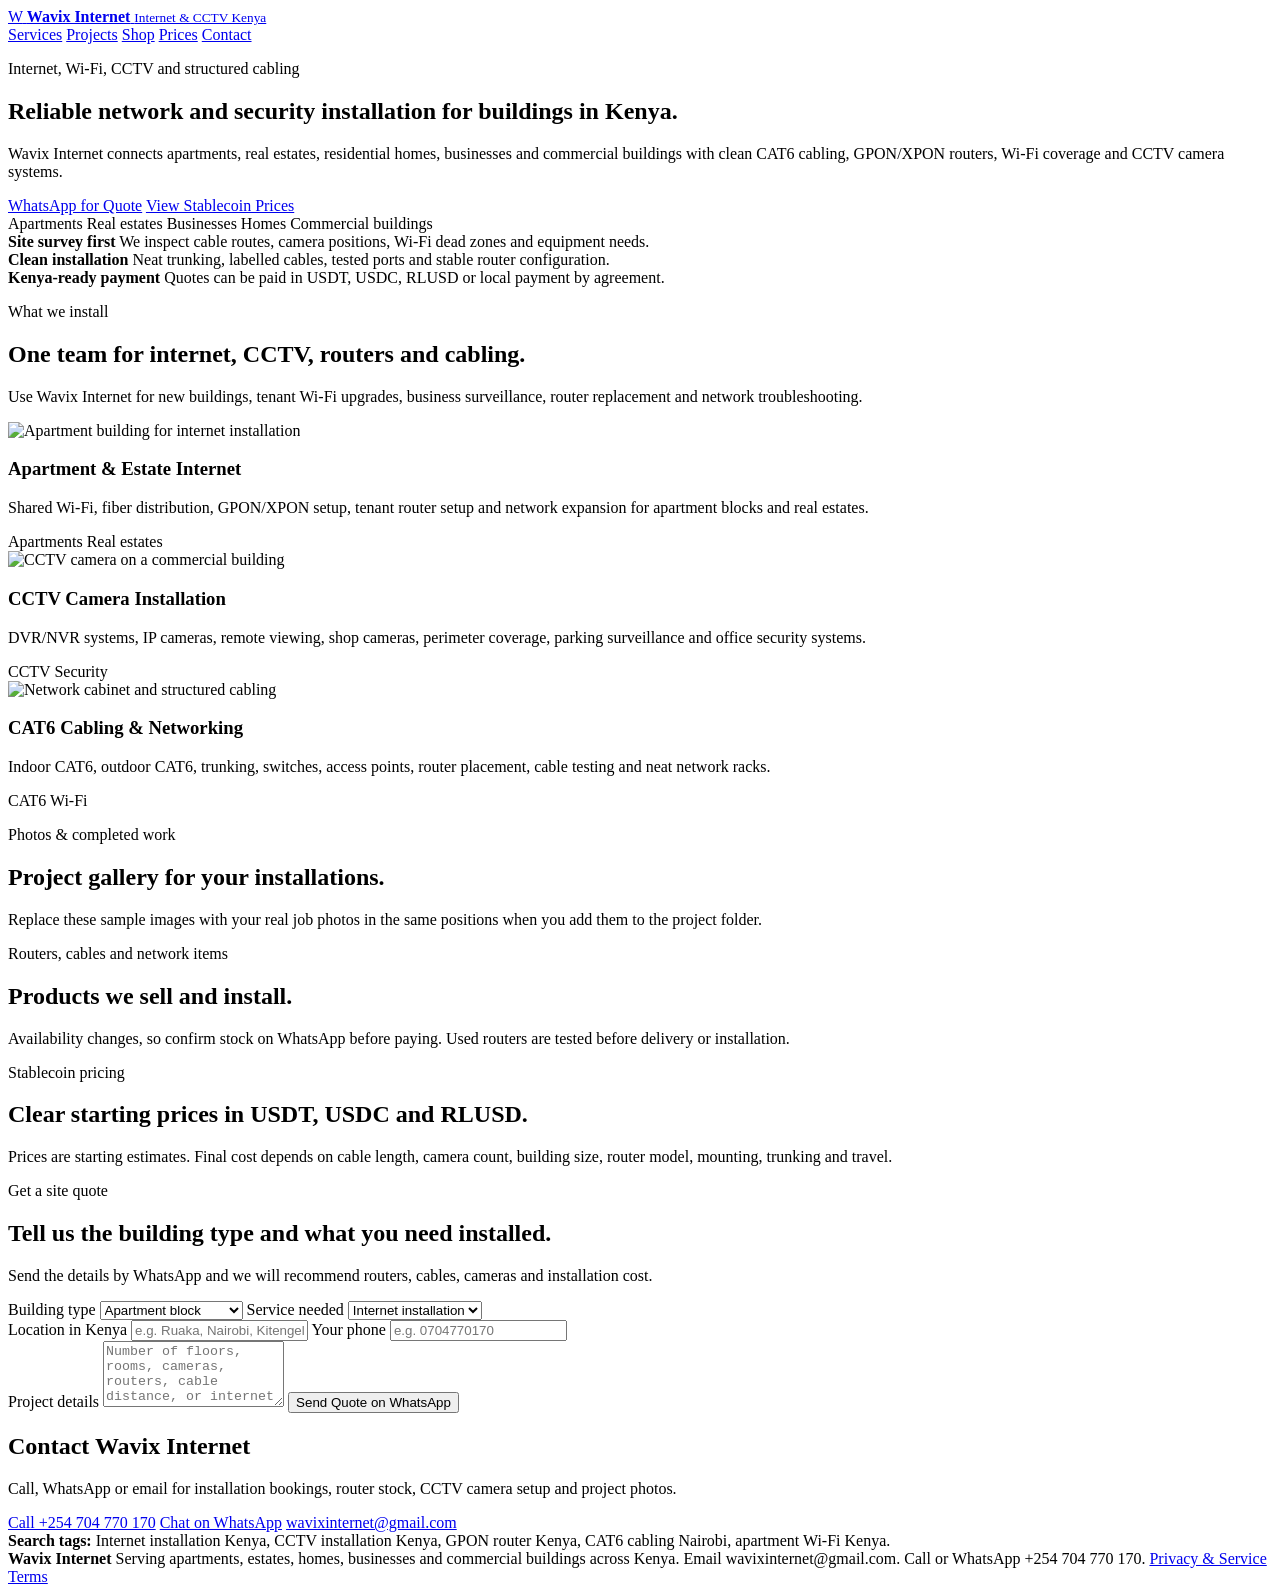
==== index.html @ 2159f284 "Add files via upload" ====
<!doctype html>
<html lang="en-KE">
  <head>
    <meta charset="utf-8">
    <meta name="viewport" content="width=device-width, initial-scale=1">
    <title>Wavix Internet | Internet & CCTV Installation Kenya</title>
    <meta name="description" content="Wavix Internet installs fast internet, Wi-Fi networks, GPON/XPON routers, CAT6 cabling and CCTV camera systems for apartments, real estates, homes, offices, shops and commercial buildings in Kenya. Contact wavixinternet@gmail.com or +254704770170.">
    <meta name="keywords" content="Wavix Internet, Wavix Internet Kenya, internet installation Kenya, CCTV installation Kenya, apartment internet installation Nairobi, estate WiFi installation Kenya, GPON router Kenya, XPON router Kenya, HG8546M router Kenya, CAT6 cable Kenya, CCTV cameras Nairobi, WiFi installation for apartments Kenya, business internet installation Kenya, commercial building CCTV Kenya, home CCTV Kenya">
    <meta name="robots" content="index, follow, max-image-preview:large">
    <meta name="author" content="Wavix Internet">
    <meta name="geo.region" content="KE">
    <meta name="geo.placename" content="Kenya">
    <link rel="canonical" href="https://hamiake.vercel.app/">
    <meta property="og:title" content="Wavix Internet | Internet & CCTV Installation Kenya">
    <meta property="og:description" content="Internet, Wi-Fi, GPON/XPON router sales, CAT6 cabling and CCTV installation for apartments, estates, homes and businesses in Kenya.">
    <meta property="og:type" content="website">
    <meta property="og:url" content="https://hamiake.vercel.app/">
    <meta property="og:image" content="https://images.unsplash.com/photo-1558494949-ef010cbdcc31?auto=format&fit=crop&w=1200&q=80">
    <meta name="twitter:card" content="summary_large_image">
    <meta name="twitter:title" content="Wavix Internet | Internet & CCTV Installation Kenya">
    <meta name="twitter:description" content="Professional internet, Wi-Fi, CAT6 and CCTV installation services in Kenya with stablecoin pricing.">
    <link rel="preconnect" href="https://images.unsplash.com">
    <link rel="stylesheet" href="styles.css">
    <script type="application/ld+json">
      {
        "@context": "https://schema.org",
        "@type": "LocalBusiness",
        "name": "Wavix Internet",
        "url": "https://hamiake.vercel.app/",
        "telephone": "+254704770170",
        "email": "wavixinternet@gmail.com",
        "image": "https://images.unsplash.com/photo-1558494949-ef010cbdcc31?auto=format&fit=crop&w=1200&q=80",
        "priceRange": "USDT 15 - USDT 650+",
        "address": {
          "@type": "PostalAddress",
          "addressCountry": "KE"
        },
        "areaServed": ["Kenya", "Nairobi", "Kiambu", "Rongai", "Thika", "Kisumu", "Mombasa", "Machakos", "Kajiado", "Nakuru"],
        "description": "Internet installation, CCTV installation, Wi-Fi networking, CAT6 cabling, GPON/XPON router sales and network maintenance for apartments, real estates, homes, businesses and commercial buildings in Kenya.",
        "sameAs": ["https://wa.me/254704770170", "mailto:wavixinternet@gmail.com"],
        "makesOffer": [
          { "@type": "Offer", "name": "Apartment internet installation" },
          { "@type": "Offer", "name": "CCTV camera installation" },
          { "@type": "Offer", "name": "GPON and XPON router sales" },
          { "@type": "Offer", "name": "CAT6 indoor and outdoor cabling" }
        ]
      }
    </script>
  </head>
  <body>
    <header class="site-header">
      <nav class="topbar app-shell" aria-label="Primary navigation">
        <a class="brand" href="#home" aria-label="Wavix Internet home">
          <span class="brand-mark">W</span>
          <span>
            <strong>Wavix Internet</strong>
            <small>Internet & CCTV Kenya</small>
          </span>
        </a>
        <div class="nav-actions">
          <a href="#services">Services</a>
          <a href="#projects">Projects</a>
          <a href="#shop">Shop</a>
          <a href="#pricing">Prices</a>
          <a href="#contact">Contact</a>
        </div>
      </nav>
    </header>

    <main>
      <section class="hero" id="home">
        <div class="hero-media" role="img" aria-label="Technician installing network equipment in a building"></div>
        <div class="hero-content app-shell">
          <p class="eyebrow">Internet, Wi-Fi, CCTV and structured cabling</p>
          <h1>Reliable network and security installation for buildings in Kenya.</h1>
          <p class="hero-copy">
            Wavix Internet connects apartments, real estates, residential homes, businesses and commercial buildings with clean CAT6 cabling, GPON/XPON routers, Wi-Fi coverage and CCTV camera systems.
          </p>
          <div class="hero-actions">
            <a class="primary-button" href="https://wa.me/254704770170?text=Hi%20Wavix%20Internet%2C%20I%20need%20internet%20or%20CCTV%20installation%20in%20Kenya." target="_blank" rel="noreferrer">WhatsApp for Quote</a>
            <a class="secondary-button" href="#pricing">View Stablecoin Prices</a>
          </div>
          <div class="quick-tags" aria-label="Service tags">
            <span>Apartments</span>
            <span>Real estates</span>
            <span>Businesses</span>
            <span>Homes</span>
            <span>Commercial buildings</span>
          </div>
        </div>
      </section>

      <section class="trust-band">
        <div class="app-shell trust-grid">
          <div>
            <strong>Site survey first</strong>
            <span>We inspect cable routes, camera positions, Wi-Fi dead zones and equipment needs.</span>
          </div>
          <div>
            <strong>Clean installation</strong>
            <span>Neat trunking, labelled cables, tested ports and stable router configuration.</span>
          </div>
          <div>
            <strong>Kenya-ready payment</strong>
            <span>Quotes can be paid in USDT, USDC, RLUSD or local payment by agreement.</span>
          </div>
        </div>
      </section>

      <section class="app-shell service-section" id="services">
        <div class="section-heading">
          <p class="eyebrow">What we install</p>
          <h2>One team for internet, CCTV, routers and cabling.</h2>
          <p>Use Wavix Internet for new buildings, tenant Wi-Fi upgrades, business surveillance, router replacement and network troubleshooting.</p>
        </div>
        <div class="service-grid">
          <article class="service-card">
            <img src="https://images.unsplash.com/photo-1604014237800-1c9102c219da?auto=format&fit=crop&w=900&q=80" alt="Apartment building for internet installation">
            <div>
              <h3>Apartment & Estate Internet</h3>
              <p>Shared Wi-Fi, fiber distribution, GPON/XPON setup, tenant router setup and network expansion for apartment blocks and real estates.</p>
              <span class="tag">Apartments</span>
              <span class="tag">Real estates</span>
            </div>
          </article>
          <article class="service-card">
            <img src="https://images.unsplash.com/photo-1558002038-1055907df827?auto=format&fit=crop&w=900&q=80" alt="CCTV camera on a commercial building">
            <div>
              <h3>CCTV Camera Installation</h3>
              <p>DVR/NVR systems, IP cameras, remote viewing, shop cameras, perimeter coverage, parking surveillance and office security systems.</p>
              <span class="tag">CCTV</span>
              <span class="tag">Security</span>
            </div>
          </article>
          <article class="service-card">
            <img src="https://images.unsplash.com/photo-1606765962248-7ff407b51667?auto=format&fit=crop&w=900&q=80" alt="Network cabinet and structured cabling">
            <div>
              <h3>CAT6 Cabling & Networking</h3>
              <p>Indoor CAT6, outdoor CAT6, trunking, switches, access points, router placement, cable testing and neat network racks.</p>
              <span class="tag">CAT6</span>
              <span class="tag">Wi-Fi</span>
            </div>
          </article>
        </div>
      </section>

      <section class="project-band" id="projects">
        <div class="app-shell">
          <div class="section-heading">
            <p class="eyebrow">Photos & completed work</p>
            <h2>Project gallery for your installations.</h2>
            <p>Replace these sample images with your real job photos in the same positions when you add them to the project folder.</p>
          </div>
          <div class="project-grid" id="projectGrid"></div>
        </div>
      </section>

      <section class="app-shell shop-section" id="shop">
        <div class="section-heading">
          <p class="eyebrow">Routers, cables and network items</p>
          <h2>Products we sell and install.</h2>
          <p>Availability changes, so confirm stock on WhatsApp before paying. Used routers are tested before delivery or installation.</p>
        </div>
        <div class="shop-grid" id="shopGrid"></div>
      </section>

      <section class="pricing-band" id="pricing">
        <div class="app-shell pricing-layout">
          <div class="section-heading">
            <p class="eyebrow">Stablecoin pricing</p>
            <h2>Clear starting prices in USDT, USDC and RLUSD.</h2>
            <p>Prices are starting estimates. Final cost depends on cable length, camera count, building size, router model, mounting, trunking and travel.</p>
          </div>
          <div class="pricing-grid" id="pricingGrid"></div>
        </div>
      </section>

      <section class="app-shell quote-section" id="contact">
        <div class="quote-panel">
          <div>
            <p class="eyebrow">Get a site quote</p>
            <h2>Tell us the building type and what you need installed.</h2>
            <p>Send the details by WhatsApp and we will recommend routers, cables, cameras and installation cost.</p>
          </div>
          <form id="quoteForm">
            <div class="form-row">
              <label>
                <span>Building type</span>
                <select id="buildingType">
                  <option>Apartment block</option>
                  <option>Real estate</option>
                  <option>Residential home</option>
                  <option>Business premises</option>
                  <option>Commercial building</option>
                </select>
              </label>
              <label>
                <span>Service needed</span>
                <select id="serviceNeeded">
                  <option>Internet installation</option>
                  <option>CCTV installation</option>
                  <option>Internet and CCTV</option>
                  <option>Router purchase</option>
                  <option>CAT6 cabling</option>
                </select>
              </label>
            </div>
            <div class="form-row">
              <label>
                <span>Location in Kenya</span>
                <input id="quoteLocation" type="text" placeholder="e.g. Ruaka, Nairobi, Kitengela" required>
              </label>
              <label>
                <span>Your phone</span>
                <input id="quotePhone" type="tel" placeholder="e.g. 0704770170" required>
              </label>
            </div>
            <label>
              <span>Project details</span>
              <textarea id="quoteDetails" rows="4" placeholder="Number of floors, rooms, cameras, routers, cable distance, or internet provider"></textarea>
            </label>
            <button class="primary-button" type="submit">Send Quote on WhatsApp</button>
            <p class="form-note" id="quoteNote"></p>
          </form>
        </div>

        <aside class="contact-card">
          <h2>Contact Wavix Internet</h2>
          <p>Call, WhatsApp or email for installation bookings, router stock, CCTV camera setup and project photos.</p>
          <a class="secondary-button" href="tel:+254704770170">Call +254 704 770 170</a>
          <a class="primary-button" href="https://wa.me/254704770170?text=Hi%20Wavix%20Internet%2C%20I%20want%20to%20book%20an%20installation." target="_blank" rel="noreferrer">Chat on WhatsApp</a>
          <a class="outline-button" href="mailto:wavixinternet@gmail.com">wavixinternet@gmail.com</a>
          <div class="seo-list">
            <strong>Search tags:</strong>
            <span>Internet installation Kenya, CCTV installation Kenya, GPON router Kenya, CAT6 cabling Nairobi, apartment Wi-Fi Kenya.</span>
          </div>
        </aside>
      </section>
    </main>

    <footer class="footer app-shell">
      <strong>Wavix Internet</strong>
      <span>Serving apartments, estates, homes, businesses and commercial buildings across Kenya. Email wavixinternet@gmail.com. Call or WhatsApp +254 704 770 170.</span>
      <a href="privacy-safety.html">Privacy & Service Terms</a>
    </footer>

    <script src="script.js"></script>
  </body>
</html>
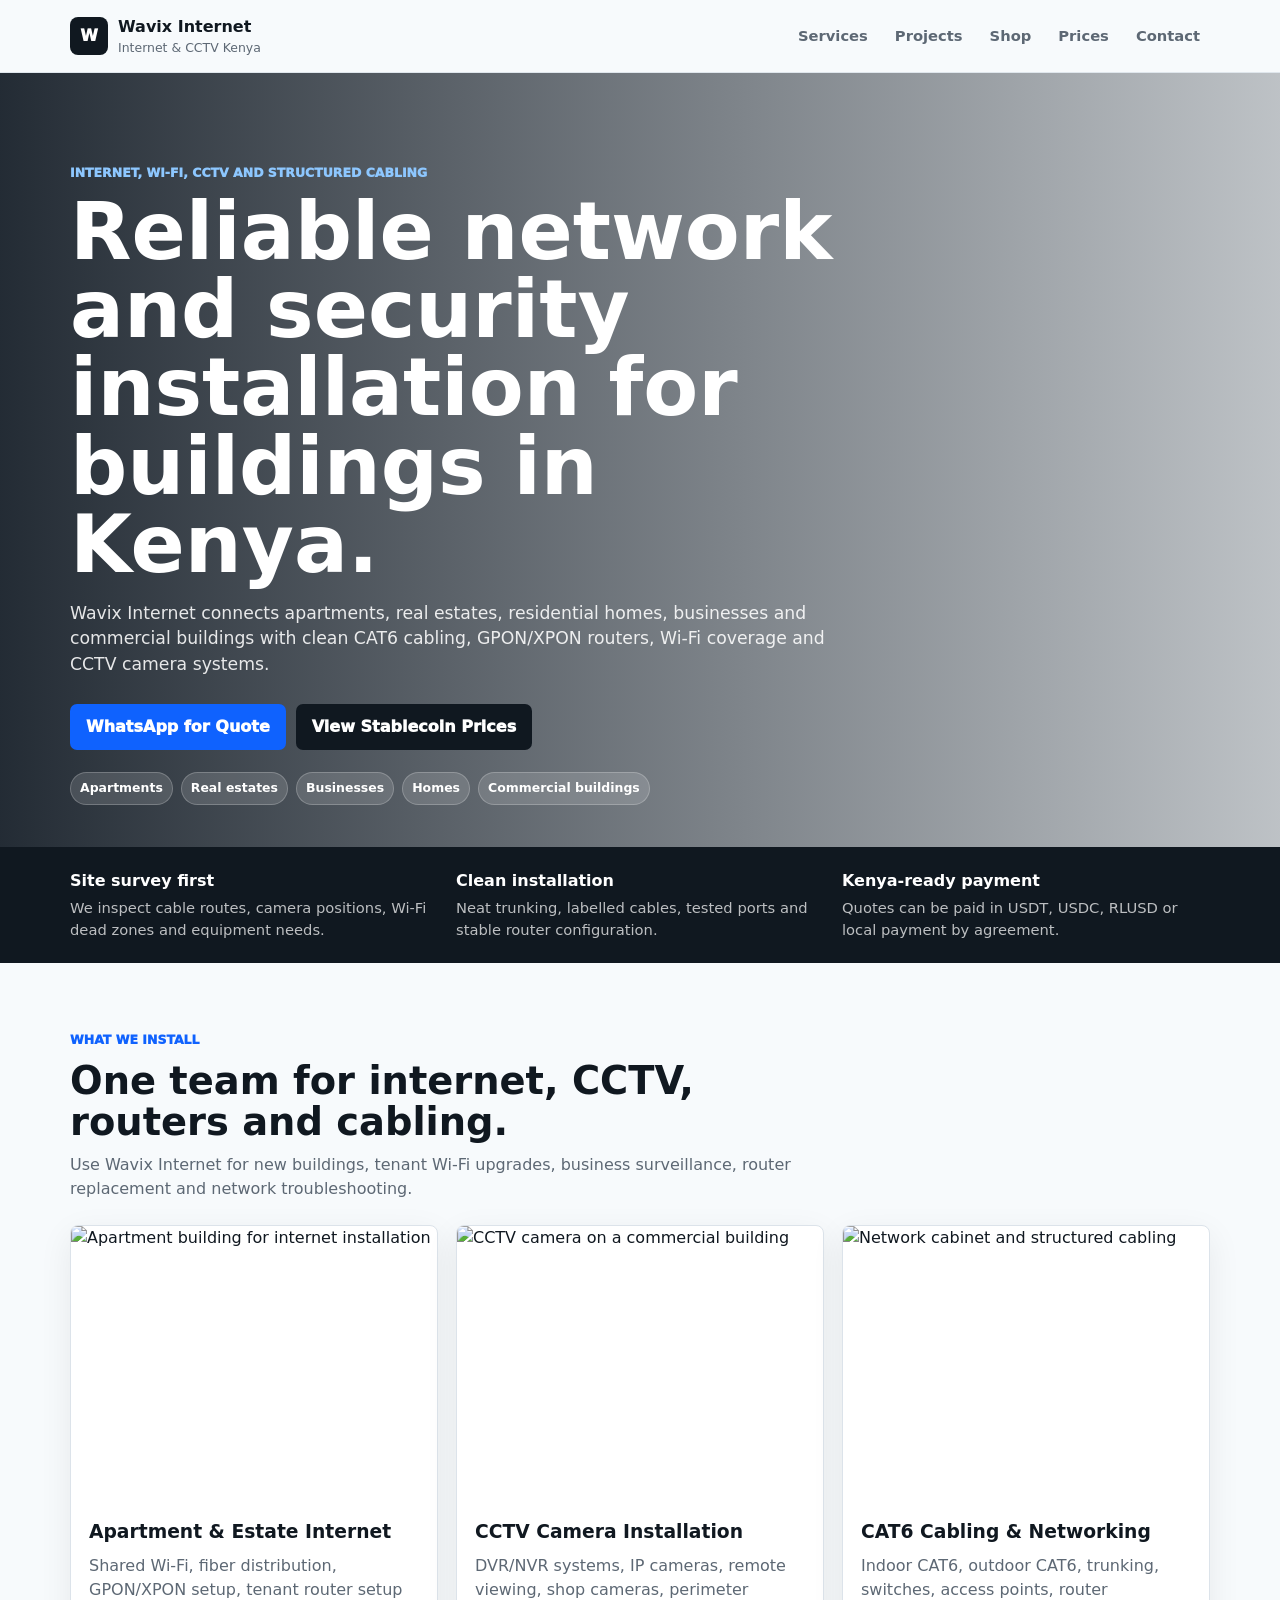
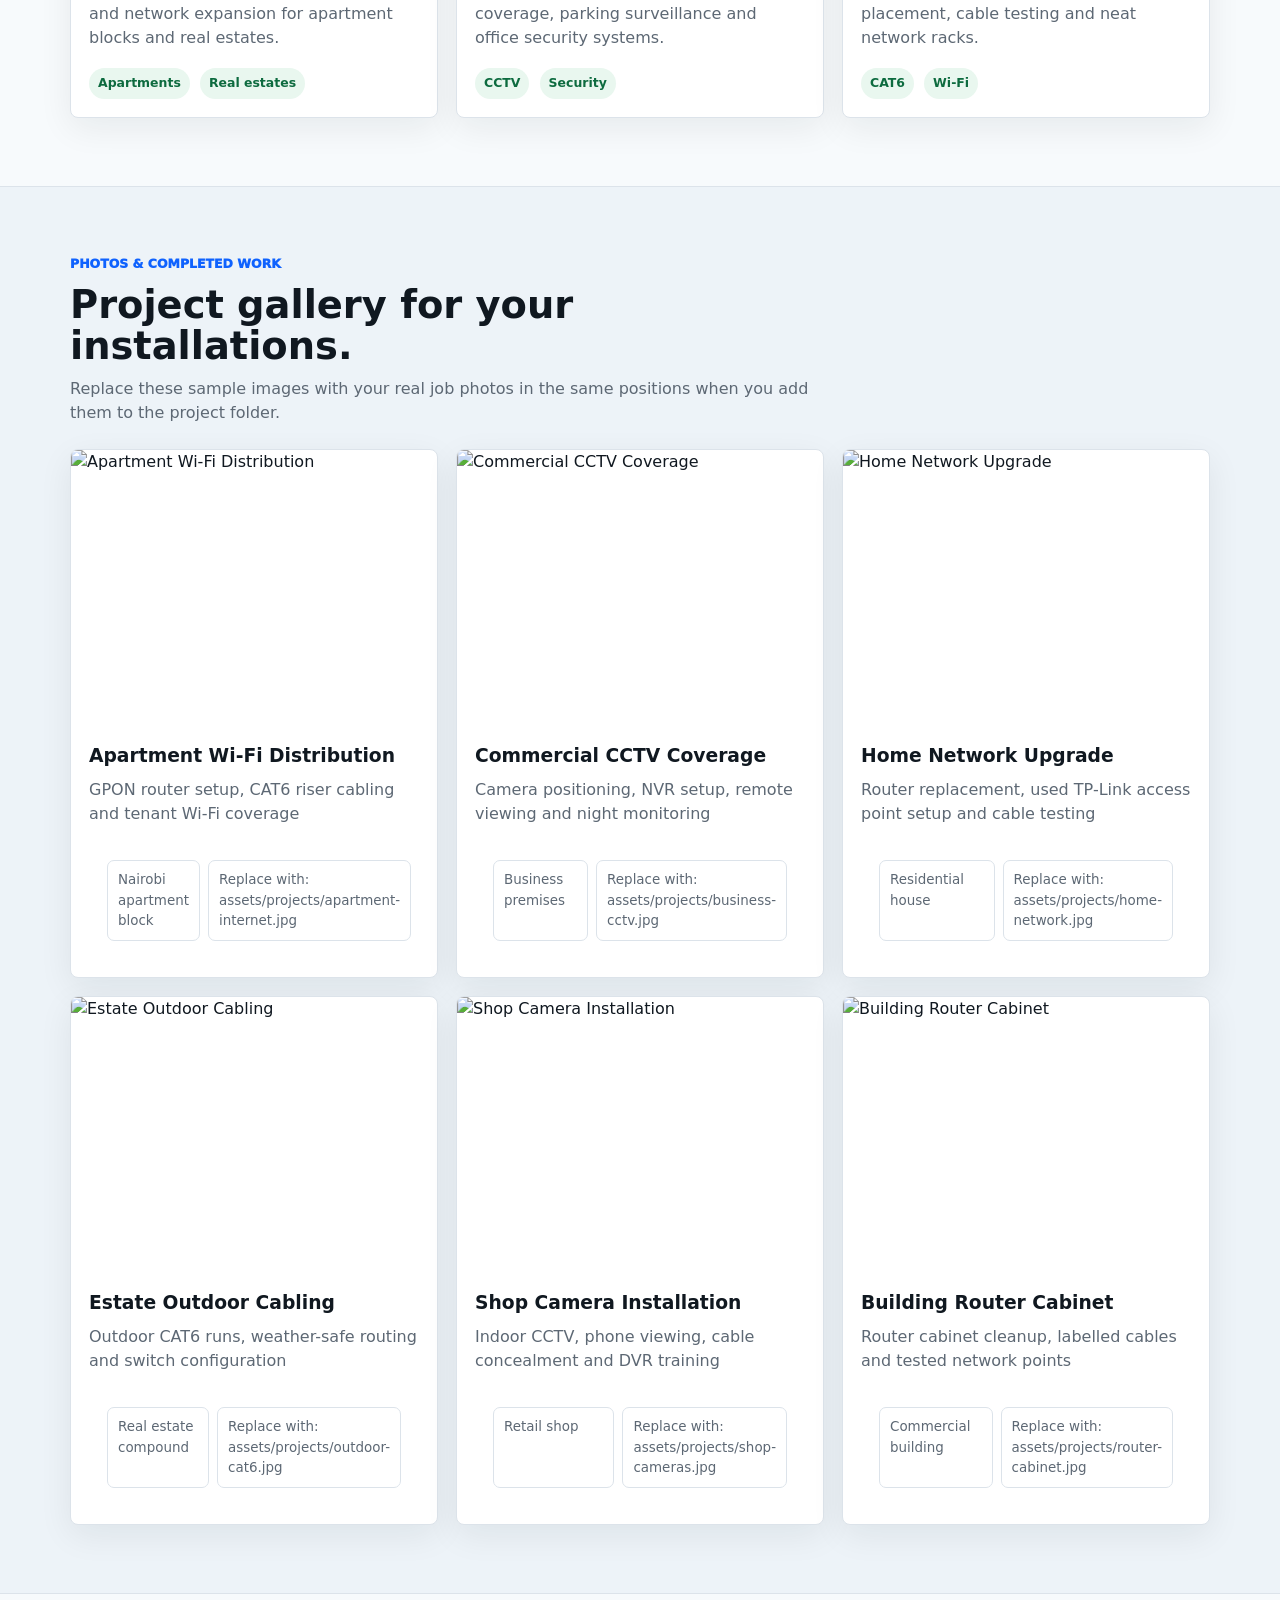
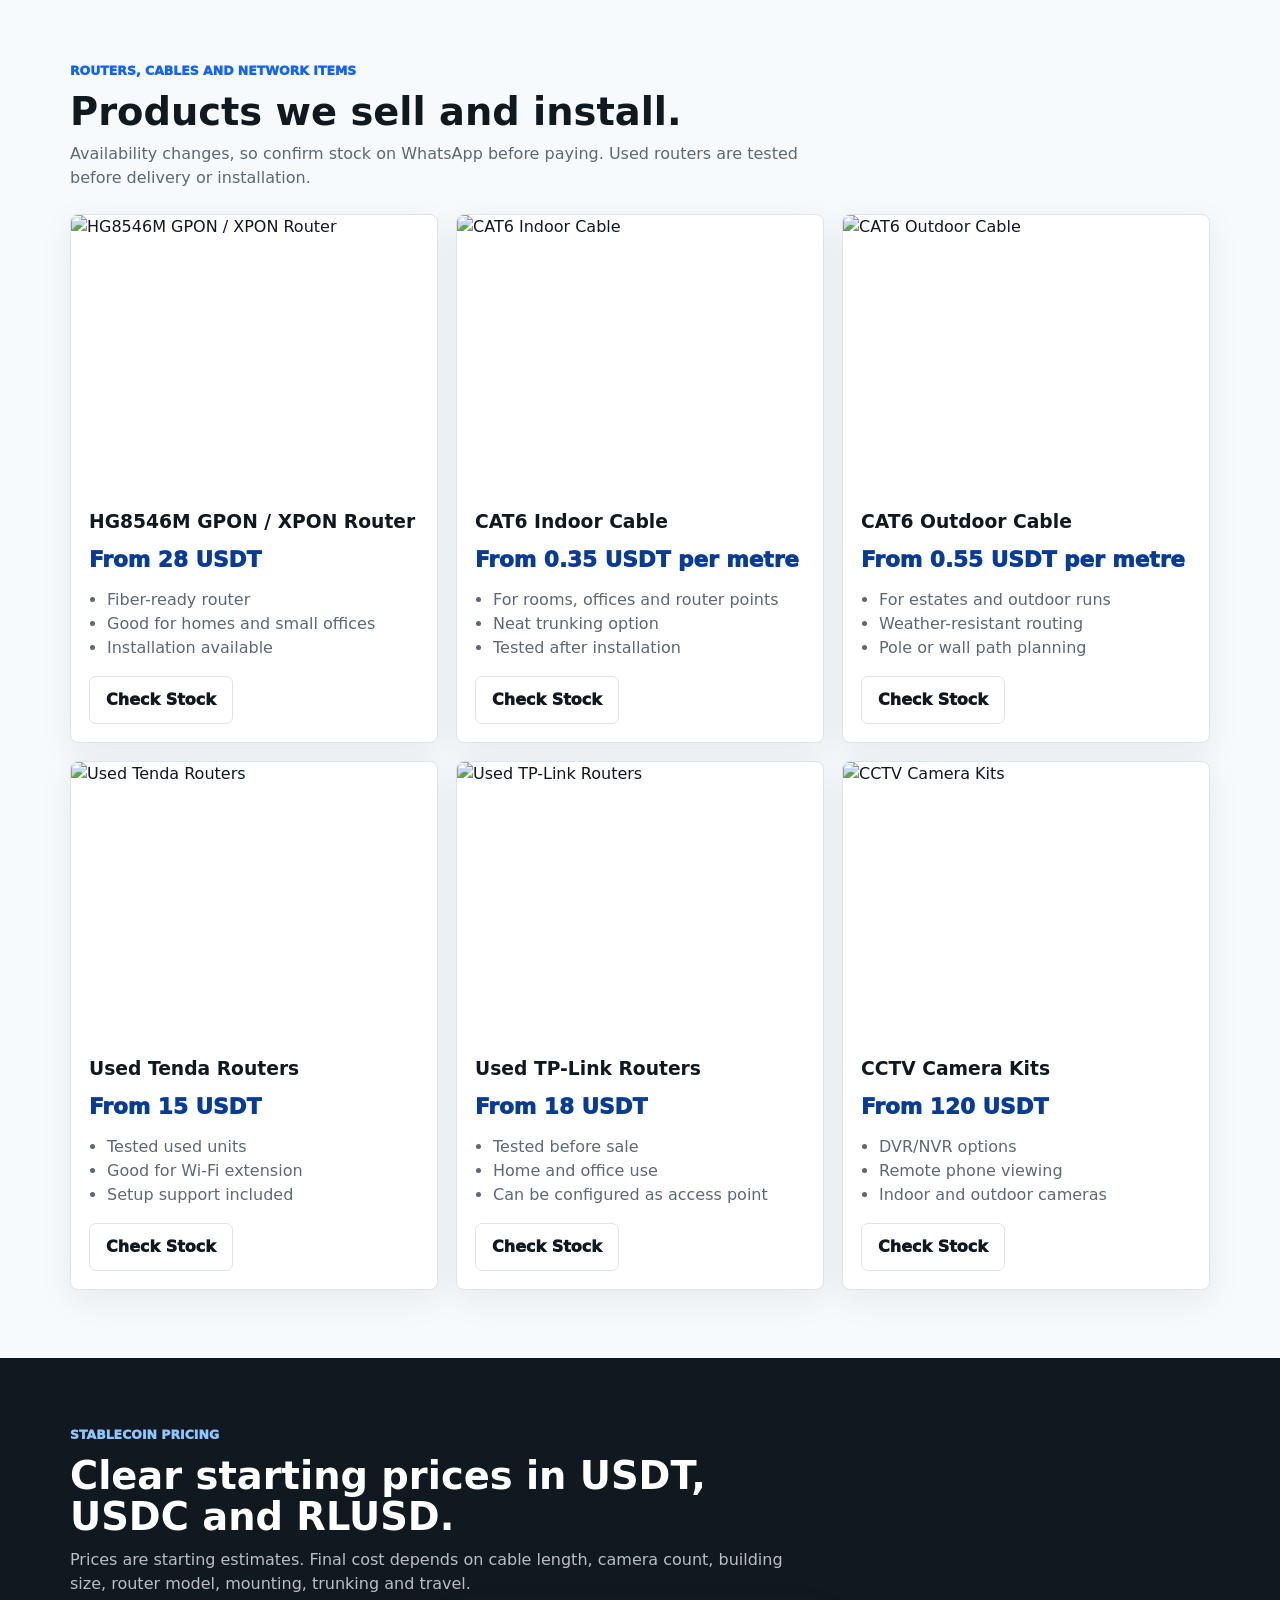
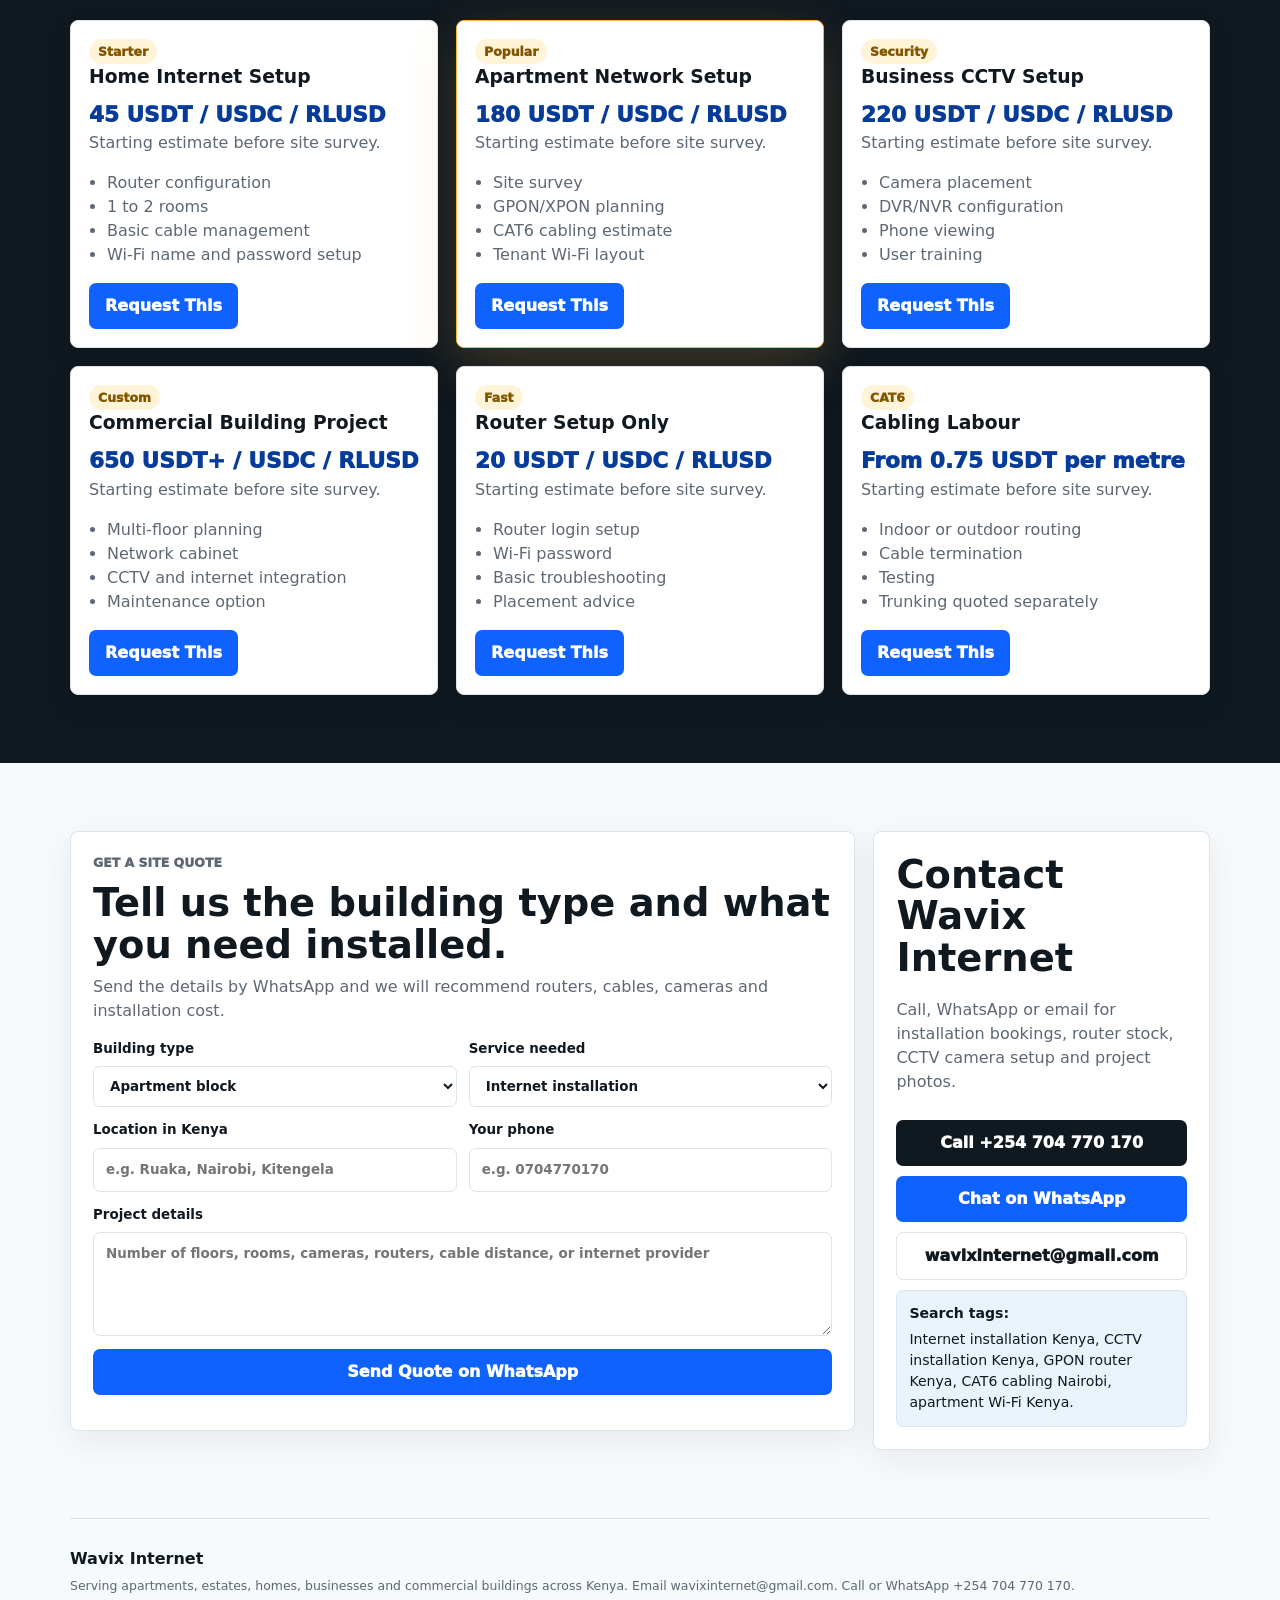
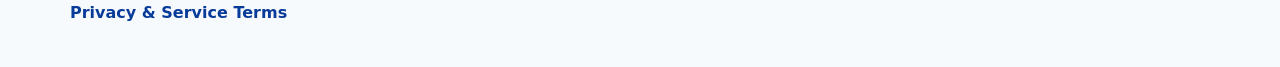
==== commit 0831c53a: "Add files via upload" ====
--- a/index.html
+++ b/index.html
@@ -244,6 +244,6 @@
       <a href="privacy-safety.html">Privacy & Service Terms</a>
     </footer>
 
-    <script src="script.js"></script>
+    <script src="./script.js?v=wavix-products-2"></script>
   </body>
 </html>
--- a/styles.css
+++ b/styles.css
@@ -0,0 +1,612 @@
+:root {
+  color-scheme: light;
+  --ink: #101820;
+  --muted: #5d6874;
+  --line: #dce3ea;
+  --paper: #f7fafc;
+  --white: #ffffff;
+  --blue: #0f62fe;
+  --blue-dark: #073b9a;
+  --green: #17a05d;
+  --gold: #f6b73c;
+  --red: #d94c68;
+  --panel: #eaf2fb;
+  --shadow: 0 18px 52px rgba(16, 24, 32, 0.14);
+}
+
+* {
+  box-sizing: border-box;
+}
+
+html {
+  scroll-behavior: smooth;
+}
+
+body {
+  margin: 0;
+  background: var(--paper);
+  color: var(--ink);
+  font-family: Inter, ui-sans-serif, system-ui, -apple-system, BlinkMacSystemFont, "Segoe UI", sans-serif;
+  line-height: 1.5;
+}
+
+button,
+input,
+select,
+textarea {
+  font: inherit;
+}
+
+button {
+  cursor: pointer;
+}
+
+a {
+  color: inherit;
+  text-decoration: none;
+}
+
+img {
+  display: block;
+  max-width: 100%;
+}
+
+.app-shell {
+  width: min(1140px, calc(100% - 32px));
+  margin: 0 auto;
+}
+
+.site-header {
+  position: sticky;
+  top: 0;
+  z-index: 20;
+  background: rgba(247, 250, 252, 0.92);
+  border-bottom: 1px solid rgba(220, 227, 234, 0.84);
+  backdrop-filter: blur(18px);
+}
+
+.topbar {
+  min-height: 72px;
+  display: flex;
+  align-items: center;
+  justify-content: space-between;
+  gap: 18px;
+}
+
+.brand {
+  min-width: 0;
+  display: inline-flex;
+  align-items: center;
+  gap: 10px;
+}
+
+.brand-mark {
+  width: 38px;
+  height: 38px;
+  border-radius: 8px;
+  display: grid;
+  place-items: center;
+  background: var(--ink);
+  color: var(--white);
+  font-weight: 950;
+}
+
+.brand small,
+.footer span {
+  display: block;
+  color: var(--muted);
+  font-size: 0.78rem;
+}
+
+.nav-actions {
+  display: flex;
+  align-items: center;
+  gap: 7px;
+  color: var(--muted);
+  font-weight: 800;
+  font-size: 0.92rem;
+}
+
+.nav-actions a {
+  padding: 8px 10px;
+  border-radius: 7px;
+}
+
+.nav-actions a:hover {
+  background: var(--panel);
+  color: var(--ink);
+}
+
+.hero {
+  position: relative;
+  min-height: calc(94svh - 72px);
+  display: flex;
+  align-items: end;
+  overflow: hidden;
+  isolation: isolate;
+}
+
+.hero-media {
+  position: absolute;
+  inset: 0;
+  z-index: -1;
+  background:
+    linear-gradient(90deg, rgba(6, 15, 25, 0.88), rgba(6, 15, 25, 0.55), rgba(6, 15, 25, 0.24)),
+    url("https://images.unsplash.com/photo-1558494949-ef010cbdcc31?auto=format&fit=crop&w=1900&q=80") center / cover;
+}
+
+.hero-content {
+  padding: 74px 0 42px;
+  color: var(--white);
+}
+
+.eyebrow {
+  margin: 0 0 10px;
+  color: var(--blue);
+  font-size: 0.78rem;
+  font-weight: 950;
+  letter-spacing: 0;
+  text-transform: uppercase;
+}
+
+.hero .eyebrow {
+  color: #8dc7ff;
+}
+
+h1,
+h2,
+h3,
+p {
+  margin-top: 0;
+}
+
+h1 {
+  max-width: 850px;
+  margin-bottom: 16px;
+  font-size: clamp(2.25rem, 7vw, 5rem);
+  line-height: 0.98;
+  letter-spacing: 0;
+}
+
+h2 {
+  margin-bottom: 10px;
+  font-size: clamp(1.55rem, 3vw, 2.55rem);
+  line-height: 1.08;
+  letter-spacing: 0;
+}
+
+h3 {
+  margin-bottom: 8px;
+}
+
+.hero-copy {
+  max-width: 760px;
+  color: rgba(255, 255, 255, 0.88);
+  font-size: 1.08rem;
+}
+
+.hero-actions,
+.contact-card,
+.card-actions {
+  display: flex;
+  flex-wrap: wrap;
+  gap: 10px;
+}
+
+.hero-actions {
+  margin-top: 26px;
+}
+
+.primary-button,
+.secondary-button,
+.outline-button {
+  min-height: 44px;
+  border: 0;
+  border-radius: 7px;
+  display: inline-flex;
+  align-items: center;
+  justify-content: center;
+  gap: 8px;
+  padding: 11px 16px;
+  font-weight: 950;
+}
+
+.primary-button {
+  background: var(--blue);
+  color: var(--white);
+}
+
+.primary-button:hover {
+  background: var(--blue-dark);
+}
+
+.secondary-button {
+  background: var(--ink);
+  color: var(--white);
+}
+
+.outline-button {
+  border: 1px solid var(--line);
+  background: var(--white);
+  color: var(--ink);
+}
+
+.quick-tags,
+.tag-row {
+  display: flex;
+  flex-wrap: wrap;
+  gap: 8px;
+}
+
+.quick-tags {
+  margin-top: 22px;
+}
+
+.quick-tags span,
+.tag {
+  border-radius: 999px;
+  padding: 6px 9px;
+  font-size: 0.78rem;
+  font-weight: 900;
+}
+
+.quick-tags span {
+  background: rgba(255, 255, 255, 0.14);
+  border: 1px solid rgba(255, 255, 255, 0.22);
+}
+
+.tag {
+  display: inline-flex;
+  margin: 2px 5px 0 0;
+  background: #e9f7ef;
+  color: #0d6b3f;
+}
+
+.trust-band {
+  background: var(--ink);
+  color: var(--white);
+}
+
+.trust-grid {
+  display: grid;
+  grid-template-columns: repeat(3, 1fr);
+  gap: 18px;
+  padding: 22px 0;
+}
+
+.trust-grid div {
+  display: grid;
+  gap: 4px;
+}
+
+.trust-grid span {
+  color: rgba(255, 255, 255, 0.72);
+  font-size: 0.92rem;
+}
+
+.service-section,
+.shop-section,
+.quote-section {
+  padding: 68px 0;
+}
+
+.section-heading {
+  max-width: 740px;
+  margin-bottom: 24px;
+}
+
+.section-heading p:not(.eyebrow),
+.service-card p,
+.product-card p,
+.price-card p,
+.project-card p,
+.contact-card p,
+.quote-panel p,
+.policy-hero p,
+.policy-grid li,
+.policy-callout p {
+  color: var(--muted);
+}
+
+.service-grid,
+.shop-grid,
+.project-grid,
+.pricing-grid {
+  display: grid;
+  grid-template-columns: repeat(3, 1fr);
+  gap: 18px;
+}
+
+.service-card,
+.project-card,
+.product-card,
+.price-card,
+.quote-panel,
+.contact-card,
+.policy-grid article,
+.policy-callout {
+  border: 1px solid var(--line);
+  border-radius: 8px;
+  background: var(--white);
+  box-shadow: 0 10px 34px rgba(16, 24, 32, 0.07);
+}
+
+.service-card,
+.project-card,
+.product-card {
+  overflow: hidden;
+}
+
+.service-card img,
+.project-card img,
+.product-card img {
+  width: 100%;
+  aspect-ratio: 4 / 3;
+  object-fit: cover;
+}
+
+.service-card div,
+.project-card div,
+.product-card div,
+.price-card {
+  padding: 18px;
+}
+
+.project-band {
+  padding: 68px 0;
+  background: #edf3f8;
+  border-block: 1px solid var(--line);
+}
+
+.project-meta {
+  display: grid;
+  grid-template-columns: repeat(2, 1fr);
+  gap: 8px;
+  margin-top: 12px;
+}
+
+.project-meta span {
+  border: 1px solid var(--line);
+  border-radius: 7px;
+  padding: 9px 10px;
+  color: var(--muted);
+  font-size: 0.84rem;
+}
+
+.product-price,
+.plan-price {
+  color: var(--blue-dark);
+  font-size: 1.35rem;
+  font-weight: 950;
+}
+
+.product-card ul,
+.price-card ul {
+  margin: 12px 0 16px;
+  padding-left: 18px;
+  color: var(--muted);
+}
+
+.pricing-band {
+  padding: 68px 0;
+  background: var(--ink);
+  color: var(--white);
+}
+
+.pricing-band .section-heading p:not(.eyebrow) {
+  color: rgba(255, 255, 255, 0.72);
+}
+
+.pricing-band .eyebrow {
+  color: #8dc7ff;
+}
+
+.price-card {
+  color: var(--ink);
+}
+
+.price-card.featured {
+  border-color: var(--gold);
+  box-shadow: 0 18px 56px rgba(246, 183, 60, 0.2);
+}
+
+.price-badge {
+  width: fit-content;
+  border-radius: 999px;
+  padding: 5px 9px;
+  background: #fff4d8;
+  color: #825600;
+  font-size: 0.78rem;
+  font-weight: 950;
+}
+
+.quote-section {
+  display: grid;
+  grid-template-columns: minmax(0, 1.4fr) minmax(280px, 0.6fr);
+  gap: 18px;
+  align-items: start;
+}
+
+.quote-panel,
+.contact-card {
+  padding: 22px;
+}
+
+.quote-panel form {
+  display: grid;
+  gap: 13px;
+}
+
+.form-row {
+  display: grid;
+  grid-template-columns: 1fr 1fr;
+  gap: 12px;
+}
+
+label {
+  display: grid;
+  gap: 7px;
+  color: var(--ink);
+  font-weight: 850;
+  font-size: 0.84rem;
+}
+
+input,
+select,
+textarea {
+  width: 100%;
+  border: 1px solid var(--line);
+  border-radius: 7px;
+  background: var(--white);
+  color: var(--ink);
+  padding: 11px 12px;
+  outline: none;
+}
+
+textarea {
+  resize: vertical;
+}
+
+input:focus,
+select:focus,
+textarea:focus {
+  border-color: var(--blue);
+  box-shadow: 0 0 0 3px rgba(15, 98, 254, 0.14);
+}
+
+.form-note {
+  margin: 0;
+  color: var(--muted);
+  font-size: 0.86rem;
+}
+
+.contact-card {
+  display: grid;
+}
+
+.seo-list {
+  border: 1px solid var(--line);
+  border-radius: 7px;
+  background: var(--panel);
+  padding: 12px;
+  display: grid;
+  gap: 5px;
+  font-size: 0.88rem;
+}
+
+.footer {
+  padding: 28px 0 42px;
+  border-top: 1px solid var(--line);
+  display: grid;
+  gap: 6px;
+}
+
+.footer a {
+  color: var(--blue-dark);
+  font-weight: 900;
+}
+
+.policy-page {
+  padding: 66px 0;
+}
+
+.policy-hero {
+  max-width: 820px;
+  margin-bottom: 30px;
+}
+
+.policy-hero h1 {
+  color: var(--ink);
+}
+
+.policy-grid {
+  display: grid;
+  grid-template-columns: repeat(2, 1fr);
+  gap: 16px;
+}
+
+.policy-grid article,
+.policy-callout {
+  padding: 20px;
+}
+
+.policy-grid ul {
+  margin: 0;
+  padding-left: 20px;
+}
+
+.policy-callout {
+  margin-top: 16px;
+}
+
+@media (max-width: 900px) {
+  .trust-grid,
+  .service-grid,
+  .shop-grid,
+  .project-grid,
+  .pricing-grid,
+  .quote-section,
+  .policy-grid {
+    grid-template-columns: 1fr;
+  }
+
+  .project-meta {
+    grid-template-columns: 1fr;
+  }
+}
+
+@media (max-width: 620px) {
+  .app-shell {
+    width: min(100% - 22px, 1140px);
+  }
+
+  .topbar {
+    min-height: 64px;
+  }
+
+  .brand small,
+  .nav-actions a:nth-child(2),
+  .nav-actions a:nth-child(4) {
+    display: none;
+  }
+
+  .nav-actions {
+    gap: 2px;
+    font-size: 0.84rem;
+  }
+
+  .nav-actions a {
+    padding: 7px 8px;
+  }
+
+  .hero {
+    min-height: calc(92svh - 64px);
+  }
+
+  .hero-content {
+    padding: 56px 0 28px;
+  }
+
+  .hero-copy {
+    font-size: 0.98rem;
+  }
+
+  .service-section,
+  .project-band,
+  .shop-section,
+  .pricing-band,
+  .quote-section {
+    padding: 46px 0;
+  }
+
+  .form-row,
+  .hero-actions,
+  .card-actions {
+    grid-template-columns: 1fr;
+  }
+
+  .hero-actions a,
+  .contact-card a {
+    width: 100%;
+  }
+}
